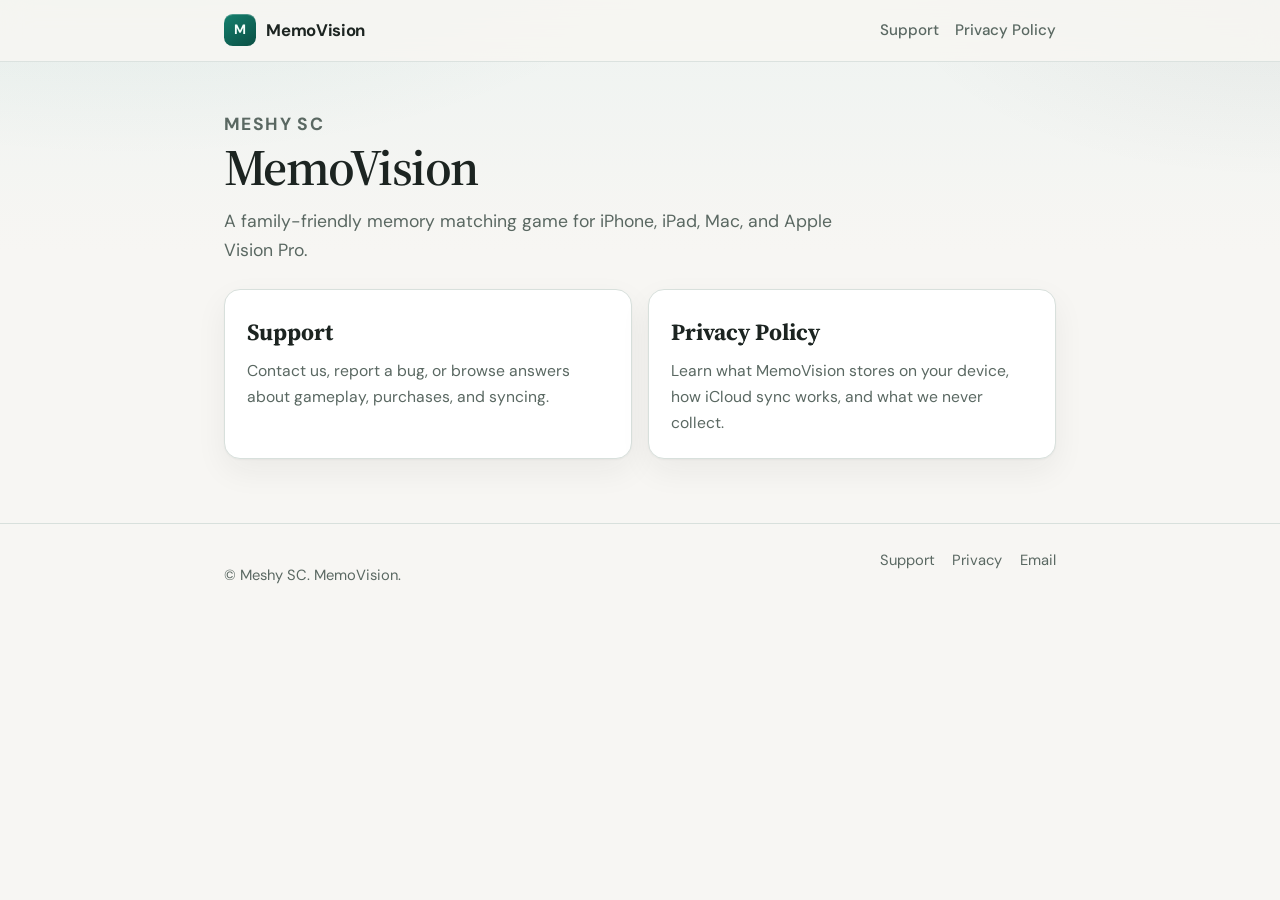
==== docs/index.html @ 7d890830 "Add GitHub Pages support and privacy sites for App Store review. Co-authored-by: Cursor <cursoragent" ====
<!DOCTYPE html>
<html lang="en">
<head>
  <meta charset="utf-8">
  <meta name="viewport" content="width=device-width, initial-scale=1">
  <title>MemoVision</title>
  <meta name="description" content="Support and privacy information for MemoVision, a family-friendly card-matching puzzle game by Meshy SC.">
  <link rel="preconnect" href="https://fonts.googleapis.com">
  <link rel="preconnect" href="https://fonts.gstatic.com" crossorigin>
  <link href="https://fonts.googleapis.com/css2?family=DM+Sans:ital,opsz,wght@0,9..40,400;0,9..40,500;0,9..40,700;1,9..40,400&family=Source+Serif+4:opsz,wght@8..60,600&display=swap" rel="stylesheet">
  <link rel="stylesheet" href="styles.css">
</head>
<body>
  <header class="site-header">
    <div class="header-inner">
      <a class="brand" href="./">
        <span class="brand-mark" aria-hidden="true">M</span>
        <span>MemoVision</span>
      </a>
      <nav class="nav" aria-label="Primary">
        <a href="support/">Support</a>
        <a href="privacy/">Privacy Policy</a>
      </nav>
    </div>
  </header>

  <main>
    <section class="hero">
      <p class="eyebrow">Meshy SC</p>
      <h1>MemoVision</h1>
      <p>A family-friendly memory matching game for iPhone, iPad, Mac, and Apple Vision Pro.</p>
    </section>

    <div class="card-grid">
      <a class="card" href="support/">
        <h2>Support</h2>
        <p>Contact us, report a bug, or browse answers about gameplay, purchases, and syncing.</p>
      </a>
      <a class="card" href="privacy/">
        <h2>Privacy Policy</h2>
        <p>Learn what MemoVision stores on your device, how iCloud sync works, and what we never collect.</p>
      </a>
    </div>
  </main>

  <footer class="site-footer">
    <div class="footer-inner">
      <p>© Meshy SC. MemoVision.</p>
      <div class="footer-links">
        <a href="support/">Support</a>
        <a href="privacy/">Privacy</a>
        <a href="mailto:davinci.dalhi@gmail.com">Email</a>
      </div>
    </div>
  </footer>
</body>
</html>
---- docs/styles.css ----
:root {
  --bg: #f7f6f3;
  --bg-accent: #eef3f1;
  --surface: #ffffff;
  --ink: #1c2421;
  --muted: #5a6862;
  --line: #d8e0dc;
  --accent: #0f6b5c;
  --accent-soft: #e4f2ee;
  --shadow: 0 1px 2px rgba(28, 36, 33, 0.04), 0 12px 32px rgba(28, 36, 33, 0.06);
  --radius: 16px;
  --max: 42rem;
  --font: "Source Serif 4", "Iowan Old Style", "Palatino Linotype", Palatino, Georgia, serif;
  --sans: "DM Sans", "Avenir Next", "Segoe UI", sans-serif;
}

*,
*::before,
*::after {
  box-sizing: border-box;
}

html {
  scroll-behavior: smooth;
}

body {
  margin: 0;
  min-height: 100vh;
  color: var(--ink);
  font-family: var(--sans);
  font-size: 1.05rem;
  line-height: 1.65;
  background:
    radial-gradient(ellipse 80% 50% at 10% -10%, rgba(15, 107, 92, 0.08), transparent 55%),
    radial-gradient(ellipse 60% 40% at 100% 0%, rgba(28, 36, 33, 0.05), transparent 50%),
    linear-gradient(180deg, var(--bg-accent) 0%, var(--bg) 28%, var(--bg) 100%);
}

a {
  color: var(--accent);
  text-decoration-thickness: 1px;
  text-underline-offset: 0.18em;
}

a:hover {
  color: #0a5246;
}

.site-header {
  position: sticky;
  top: 0;
  z-index: 10;
  backdrop-filter: blur(14px);
  background: rgba(247, 246, 243, 0.86);
  border-bottom: 1px solid rgba(216, 224, 220, 0.85);
}

.header-inner,
.footer-inner,
.hero,
.content,
.card-grid {
  width: min(100% - 2rem, 52rem);
  margin-inline: auto;
}

.header-inner {
  display: flex;
  align-items: center;
  justify-content: space-between;
  gap: 1rem;
  padding: 0.9rem 0;
}

.brand {
  display: inline-flex;
  align-items: center;
  gap: 0.65rem;
  color: var(--ink);
  text-decoration: none;
  font-weight: 700;
  letter-spacing: -0.02em;
}

.brand-mark {
  display: grid;
  place-items: center;
  width: 2rem;
  height: 2rem;
  border-radius: 0.55rem;
  background: linear-gradient(145deg, #14806e, #0b4f44);
  color: #f4fffb;
  font-size: 0.85rem;
  font-weight: 700;
  box-shadow: inset 0 1px 0 rgba(255, 255, 255, 0.25);
}

.nav {
  display: flex;
  flex-wrap: wrap;
  gap: 0.35rem 1rem;
  font-size: 0.95rem;
}

.nav a {
  color: var(--muted);
  text-decoration: none;
  font-weight: 500;
}

.nav a:hover,
.nav a[aria-current="page"] {
  color: var(--accent);
}

.hero {
  padding: 3rem 0 1.5rem;
}

.eyebrow {
  margin: 0 0 0.75rem;
  color: var(--accent);
  font-size: 0.82rem;
  font-weight: 700;
  letter-spacing: 0.08em;
  text-transform: uppercase;
}

.hero h1 {
  margin: 0 0 0.75rem;
  max-width: 16ch;
  font-family: var(--font);
  font-size: clamp(2.2rem, 5vw, 3.2rem);
  font-weight: 600;
  line-height: 1.1;
  letter-spacing: -0.03em;
}

.hero p {
  margin: 0;
  max-width: 38rem;
  color: var(--muted);
  font-size: 1.1rem;
}

.meta {
  margin-top: 1rem;
  color: var(--muted);
  font-size: 0.95rem;
}

.content {
  padding: 0 0 4rem;
}

.panel {
  background: var(--surface);
  border: 1px solid var(--line);
  border-radius: var(--radius);
  box-shadow: var(--shadow);
  padding: clamp(1.4rem, 3vw, 2.2rem);
}

.panel + .panel {
  margin-top: 1.25rem;
}

.panel h2 {
  margin: 0 0 0.85rem;
  font-family: var(--font);
  font-size: 1.55rem;
  font-weight: 600;
  letter-spacing: -0.02em;
}

.panel h3 {
  margin: 1.4rem 0 0.55rem;
  font-size: 1.05rem;
  font-weight: 700;
}

.panel p,
.panel li {
  color: #2a3531;
}

.panel p:first-of-type {
  margin-top: 0;
}

.panel ul {
  margin: 0.6rem 0 0;
  padding-left: 1.2rem;
}

.panel li + li {
  margin-top: 0.35rem;
}

.email {
  display: inline-block;
  margin: 0.35rem 0 0.75rem;
  padding: 0.55rem 0.9rem;
  border-radius: 999px;
  background: var(--accent-soft);
  color: var(--accent);
  font-weight: 700;
  text-decoration: none;
}

.email:hover {
  background: #d5ebe5;
}

.faq details {
  border-top: 1px solid var(--line);
  padding: 0.95rem 0;
}

.faq details:first-of-type {
  border-top: 0;
  padding-top: 0;
}

.faq summary {
  cursor: pointer;
  list-style: none;
  font-weight: 650;
  color: var(--ink);
}

.faq summary::-webkit-details-marker {
  display: none;
}

.faq summary::after {
  content: "+";
  float: right;
  color: var(--accent);
  font-weight: 700;
}

.faq details[open] summary::after {
  content: "–";
}

.faq details p {
  margin: 0.65rem 0 0;
  color: var(--muted);
}

.card-grid {
  display: grid;
  grid-template-columns: repeat(auto-fit, minmax(15rem, 1fr));
  gap: 1rem;
  padding: 0 0 4rem;
}

.card {
  display: block;
  padding: 1.4rem 1.35rem;
  border: 1px solid var(--line);
  border-radius: var(--radius);
  background: var(--surface);
  box-shadow: var(--shadow);
  color: inherit;
  text-decoration: none;
  transition: transform 0.2s ease, border-color 0.2s ease;
}

.card:hover {
  transform: translateY(-2px);
  border-color: #b9cfc7;
  color: inherit;
}

.card h2 {
  margin: 0 0 0.45rem;
  font-family: var(--font);
  font-size: 1.45rem;
}

.card p {
  margin: 0;
  color: var(--muted);
  font-size: 0.98rem;
}

.table-wrap {
  overflow-x: auto;
  margin-top: 0.75rem;
}

table {
  width: 100%;
  border-collapse: collapse;
  font-size: 0.98rem;
}

th,
td {
  padding: 0.7rem 0.75rem;
  border: 1px solid var(--line);
  text-align: left;
  vertical-align: top;
}

th {
  background: var(--accent-soft);
  font-weight: 700;
}

.site-footer {
  border-top: 1px solid var(--line);
  padding: 1.5rem 0 2.5rem;
  color: var(--muted);
  font-size: 0.92rem;
}

.footer-inner {
  display: flex;
  flex-wrap: wrap;
  justify-content: space-between;
  gap: 0.75rem 1.5rem;
}

.footer-links {
  display: flex;
  flex-wrap: wrap;
  gap: 0.85rem 1.1rem;
}

.footer-links a {
  color: var(--muted);
  text-decoration: none;
}

.footer-links a:hover {
  color: var(--accent);
}

@media (max-width: 640px) {
  .header-inner {
    align-items: flex-start;
    flex-direction: column;
  }

  .hero {
    padding-top: 2.2rem;
  }
}
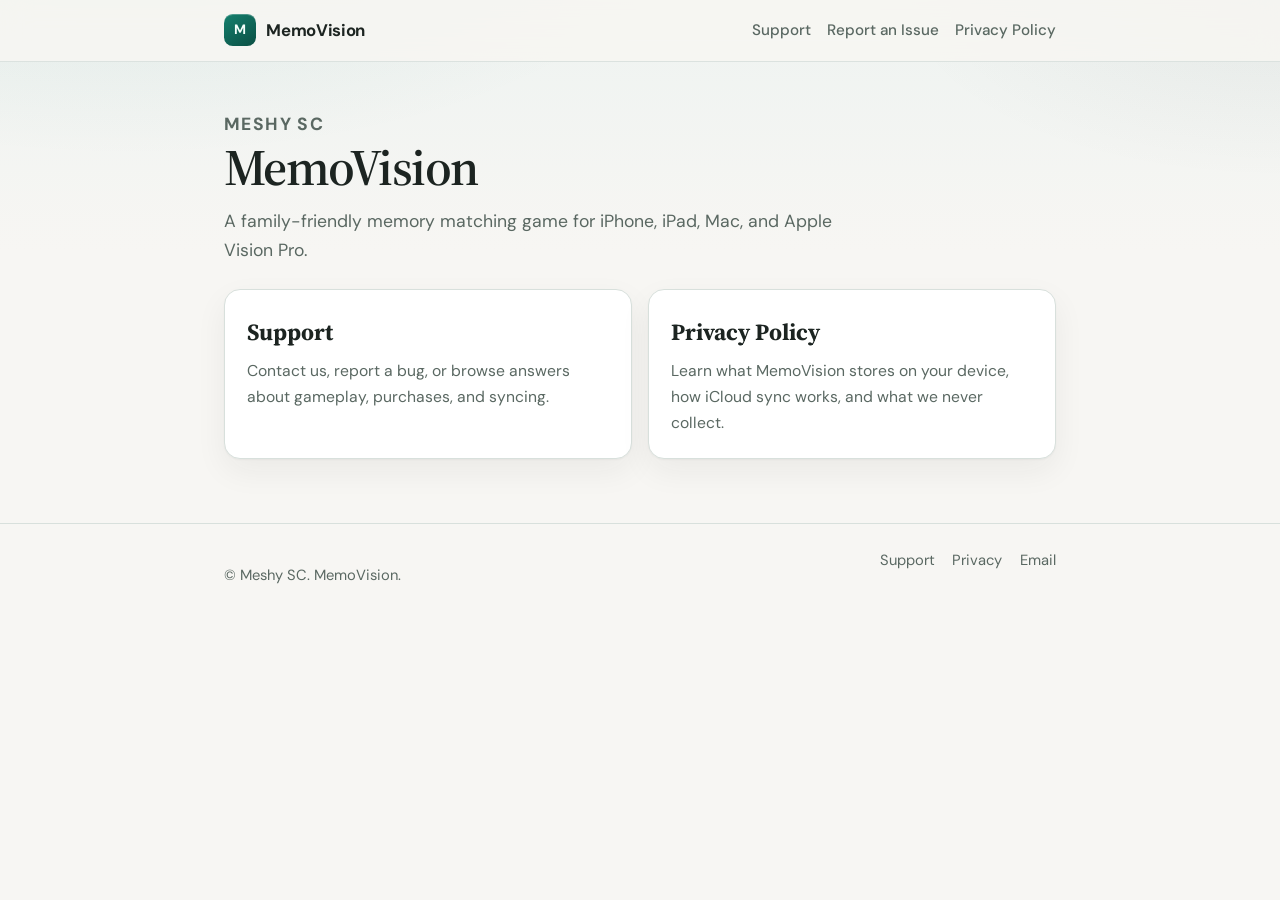
==== commit 66681149: "Put the GitHub Issues form at the top of the support pages. Co-authored-by: Cursor <cursoragent@curs" ====
--- a/docs/index.html
+++ b/docs/index.html
@@ -19,6 +19,7 @@
       </a>
       <nav class="nav" aria-label="Primary">
         <a href="support/">Support</a>
+        <a href="https://github.com/Meshy-SC/MemoVision/issues/new">Report an Issue</a>
         <a href="privacy/">Privacy Policy</a>
       </nav>
     </div>
--- a/docs/styles.css
+++ b/docs/styles.css
@@ -213,6 +213,22 @@
   background: #d5ebe5;
 }
 
+.button {
+  display: inline-block;
+  margin: 0.35rem 0 0.75rem;
+  padding: 0.7rem 1.15rem;
+  border-radius: 999px;
+  background: var(--accent);
+  color: #f4fffb;
+  font-weight: 700;
+  text-decoration: none;
+}
+
+.button:hover {
+  background: #0a5246;
+  color: #f4fffb;
+}
+
 .faq details {
   border-top: 1px solid var(--line);
   padding: 0.95rem 0;
